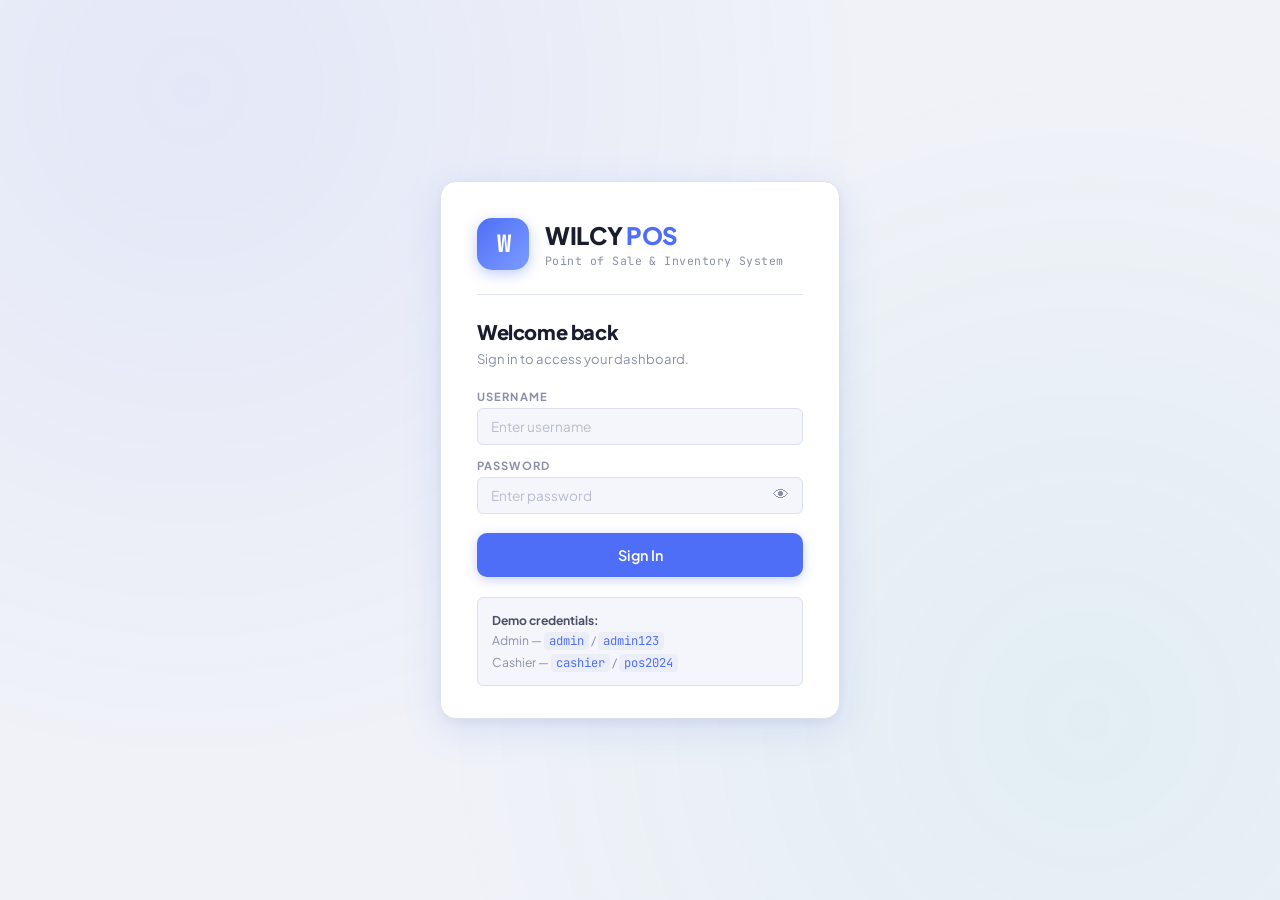
==== login.html @ 453c5138 "Add files via upload" ====
<!DOCTYPE html>
<html lang="en">
<head>
  <meta charset="UTF-8">
  <meta name="viewport" content="width=device-width, initial-scale=1.0">
  <title>WILCY POS — Sign In</title>

  <!-- PWA -->
  <link rel="manifest" href="manifest.json">
  <meta name="theme-color" content="#4f6ef7">
  <meta name="mobile-web-app-capable" content="yes">
  <meta name="apple-mobile-web-app-capable" content="yes">
  <meta name="apple-mobile-web-app-status-bar-style" content="black-translucent">
  <meta name="apple-mobile-web-app-title" content="WILCY POS">
  <link rel="apple-touch-icon" href="icons/icon-192.png">
  <link rel="icon" type="image/png" sizes="192x192" href="icons/icon-192.png">

  <link rel="stylesheet" href="style.css">
</head>
<body class="login-page">

<div class="login-wrap">
  <div class="login-card">

    <div class="login-brand">
      <div class="logo-mark lg">W</div>
      <div>
        <div class="logo-name lg">WILCY <span>POS</span></div>
        <div class="login-tagline">Point of Sale &amp; Inventory System</div>
      </div>
    </div>

    <div class="login-divider"></div>

    <p class="login-title">Welcome back</p>
    <p class="login-sub">Sign in to access your dashboard.</p>

    <div id="loginError" class="login-error" style="display:none"></div>

    <div class="form-group">
      <label>Username</label>
      <input type="text" id="loginUser" placeholder="Enter username" autocomplete="username" />
    </div>
    <div class="form-group">
      <label>Password</label>
      <div class="pw-wrap">
        <input type="password" id="loginPass" placeholder="Enter password" autocomplete="current-password" />
        <button class="pw-toggle" type="button" onclick="togglePw()" id="pwToggle">👁</button>
      </div>
    </div>

    <button class="btn btn-primary login-btn" onclick="doLogin()">Sign In</button>

    <div class="login-hint">
      <strong>Demo credentials:</strong><br>
      Admin — <code>admin</code> / <code>admin123</code><br>
      Cashier — <code>cashier</code> / <code>pos2024</code>
    </div>

  </div>
</div>

<div class="toasts" id="toastContainer"></div>
<script src="auth.js"></script>
<script>
if ('serviceWorker' in navigator) {
  window.addEventListener('load', () => {
    navigator.serviceWorker.register('./sw.js').catch(() => {});
  });
}
</script>
</body>
</html>
---- style.css ----
@import url('https://fonts.googleapis.com/css2?family=Plus+Jakarta+Sans:wght@400;500;600;700;800&family=JetBrains+Mono:wght@400;500;600&display=swap');

:root {
  --bg:        #f0f2f8;
  --surface:   #ffffff;
  --surface2:  #f5f6fb;
  --surface3:  #eceef7;
  --border:    #dde0ef;
  --border2:   #c8ccde;

  --accent:    #4f6ef7;
  --accent-lt: #eef1ff;
  --accent-dk: #3a55d4;

  --teal:      #0fb8a0;
  --teal-lt:   #e6faf8;
  --pink:      #f75f8f;
  --pink-lt:   #fff0f5;
  --amber:     #f59e0b;
  --amber-lt:  #fffbeb;
  --green:     #10b981;
  --green-lt:  #ecfdf5;
  --red:       #ef4444;
  --red-lt:    #fef2f2;

  --text:      #1a1d2e;
  --text2:     #4b5068;
  --text3:     #8b90a8;
  --text4:     #b8bcce;

  --shadow-sm: 0 1px 3px rgba(79,110,247,0.06), 0 1px 2px rgba(0,0,0,0.04);
  --shadow:    0 4px 16px rgba(79,110,247,0.08), 0 2px 6px rgba(0,0,0,0.04);
  --shadow-lg: 0 10px 40px rgba(79,110,247,0.14), 0 4px 12px rgba(0,0,0,0.06);

  --radius:    16px;
  --radius-sm: 10px;
  --radius-xs: 6px;
}

*, *::before, *::after { box-sizing: border-box; margin: 0; padding: 0; }
html { scroll-behavior: smooth; }

body {
  font-family: 'Plus Jakarta Sans', sans-serif;
  background: var(--bg);
  color: var(--text);
  min-height: 100vh;
  overflow-x: hidden;
}

body::before {
  content: '';
  position: fixed; inset: 0;
  background-image:
    radial-gradient(circle at 15% 10%, rgba(79,110,247,0.07) 0%, transparent 50%),
    radial-gradient(circle at 85% 80%, rgba(15,184,160,0.06) 0%, transparent 50%);
  pointer-events: none; z-index: 0;
}

/* ── HEADER ─────────────────────────────────────────────────────── */
header {
  position: sticky; top: 0; z-index: 100;
  background: rgba(255,255,255,0.88);
  backdrop-filter: blur(20px);
  border-bottom: 1px solid var(--border);
  box-shadow: var(--shadow-sm);
  display: flex; align-items: center; justify-content: space-between;
  padding: 0 36px;
  height: 64px;
  gap: 20px;
}

.logo { display: flex; align-items: center; gap: 12px; flex-shrink: 0; }

.logo-mark {
  width: 38px; height: 38px;
  background: linear-gradient(135deg, var(--accent), #7c9cff);
  border-radius: 11px;
  display: flex; align-items: center; justify-content: center;
  box-shadow: 0 4px 14px rgba(79,110,247,0.35);
  font-size: 18px; color: #fff; font-weight: 800;
  font-family: 'JetBrains Mono', monospace;
  letter-spacing: -1px;
}

.logo-name { font-size: 1.25rem; font-weight: 800; letter-spacing: -0.02em; color: var(--text); }
.logo-name span { color: var(--accent); }

.logo-tag {
  font-size: 0.65rem; font-weight: 600; letter-spacing: 0.14em;
  text-transform: uppercase; color: var(--text3);
  background: var(--surface3); border: 1px solid var(--border);
  padding: 3px 9px; border-radius: 20px; margin-left: 4px;
}

/* ── MAIN NAV ───────────────────────────────────────────────────── */
.main-nav {
  display: flex; align-items: center; gap: 4px;
  flex: 1; justify-content: center;
}

.nav-link {
  font-size: 0.84rem; font-weight: 600;
  color: var(--text3); text-decoration: none;
  padding: 7px 16px; border-radius: var(--radius-sm);
  transition: color 0.2s, background 0.2s;
  letter-spacing: 0.01em;
}
.nav-link:hover { color: var(--text2); background: var(--surface3); }
.nav-link.active {
  color: var(--accent);
  background: var(--accent-lt);
}

.header-right { display: flex; align-items: center; gap: 12px; flex-shrink: 0; }

.date-chip {
  font-family: 'JetBrains Mono', monospace;
  font-size: 0.72rem; color: var(--text3);
  background: var(--surface2); border: 1px solid var(--border);
  padding: 6px 14px; border-radius: 20px;
}

/* ── MOBILE BOTTOM NAV ───────────────────────────────────────────── */
.bottom-nav {
  display: none;
  position: fixed; bottom: 0; left: 0; right: 0; z-index: 200;
  background: rgba(255,255,255,0.96);
  backdrop-filter: blur(16px);
  border-top: 1px solid var(--border);
  box-shadow: 0 -4px 20px rgba(79,110,247,0.08);
  height: 60px;
  padding: 0;
}

.bottom-nav a {
  display: flex; flex-direction: column; align-items: center; justify-content: center;
  gap: 3px; flex: 1; height: 100%;
  color: var(--text3); text-decoration: none;
  font-size: 0.62rem; font-weight: 600; letter-spacing: 0.04em;
  text-transform: uppercase; transition: color 0.2s;
}
.bottom-nav a.active { color: var(--accent); }
.bottom-nav a:hover  { color: var(--text2); }
.nav-icon { font-size: 1.2rem; }

/* ── MAIN LAYOUT ────────────────────────────────────────────────── */
main {
  position: relative; z-index: 1;
  max-width: 1380px; margin: 0 auto;
  padding: 32px 36px 60px;
}

/* ── SECTION HEADER ─────────────────────────────────────────────── */
.section-header {
  display: flex; align-items: center; justify-content: space-between;
  margin-bottom: 18px; flex-wrap: wrap; gap: 10px;
}
.section-title {
  font-size: 0.9rem; font-weight: 700;
  letter-spacing: 0.04em; color: var(--text2);
  text-transform: uppercase;
  display: flex; align-items: center; gap: 8px;
}
.section-title::before {
  content: ''; display: block;
  width: 4px; height: 16px; border-radius: 3px;
  background: linear-gradient(var(--accent), var(--teal));
}

/* ── DASHBOARD CARDS ────────────────────────────────────────────── */
.dashboard {
  display: grid;
  grid-template-columns: repeat(4, 1fr);
  gap: 18px; margin-bottom: 32px;
}

.stat-card {
  background: var(--surface); border: 1px solid var(--border);
  border-radius: var(--radius); padding: 24px 24px 20px;
  box-shadow: var(--shadow-sm); position: relative; overflow: hidden;
  transition: box-shadow 0.25s, transform 0.25s, border-color 0.25s;
}
.stat-card:hover { box-shadow: var(--shadow); transform: translateY(-2px); border-color: var(--border2); }

.stat-card-top { display: flex; align-items: flex-start; justify-content: space-between; margin-bottom: 16px; }

.stat-icon { width: 44px; height: 44px; border-radius: 12px; display: flex; align-items: center; justify-content: center; font-size: 1.2rem; flex-shrink: 0; }
.icon-blue  { background: var(--accent-lt); }
.icon-pink  { background: var(--pink-lt); }
.icon-teal  { background: var(--teal-lt); }
.icon-green { background: var(--green-lt); }

.stat-label { font-size: 0.72rem; font-weight: 600; letter-spacing: 0.1em; text-transform: uppercase; color: var(--text3); margin-bottom: 6px; }
.stat-value { font-size: 1.9rem; font-weight: 800; letter-spacing: -0.03em; line-height: 1; }
.val-blue  { color: var(--accent); }
.val-pink  { color: var(--pink); }
.val-teal  { color: var(--teal); }
.val-green { color: var(--green); }

.stat-sub { font-size: 0.76rem; color: var(--text3); margin-top: 6px; font-family: 'JetBrains Mono', monospace; }

.stat-card::after { content: ''; position: absolute; bottom: 0; left: 0; right: 0; height: 3px; }
.stat-card:nth-child(1)::after { background: linear-gradient(90deg, var(--accent), #7c9cff); }
.stat-card:nth-child(2)::after { background: linear-gradient(90deg, var(--pink), #ff9ec0); }
.stat-card:nth-child(3)::after { background: linear-gradient(90deg, var(--teal), #5de8d4); }
.stat-card:nth-child(4)::after { background: linear-gradient(90deg, var(--green), #6ee7b7); }

/* ── LOW STOCK STRIP ─────────────────────────────────────────────── */
.low-stock-strip {
  background: var(--amber-lt); border: 1px solid #fcd97a;
  border-radius: var(--radius-sm); padding: 10px 18px;
  font-size: 0.82rem; color: #92400e;
  display: flex; align-items: center; gap: 10px;
  flex-wrap: wrap;
}
.low-stock-strip em { font-style: normal; font-weight: 700; }
.alert-ico { font-size: 1rem; flex-shrink: 0; }

/* ── BUTTONS ─────────────────────────────────────────────────────── */
.btn {
  display: inline-flex; align-items: center; gap: 7px;
  padding: 10px 20px; border-radius: var(--radius-sm);
  font-family: 'Plus Jakarta Sans', sans-serif;
  font-size: 0.84rem; font-weight: 600;
  cursor: pointer; border: none;
  transition: all 0.2s; white-space: nowrap;
}
.btn-primary { background: var(--accent); color: #fff; box-shadow: 0 3px 12px rgba(79,110,247,0.3); }
.btn-primary:hover { background: var(--accent-dk); box-shadow: 0 6px 20px rgba(79,110,247,0.4); transform: translateY(-1px); }
.btn-ghost { background: var(--surface2); color: var(--text2); border: 1px solid var(--border); }
.btn-ghost:hover { background: var(--surface3); border-color: var(--border2); }
.btn-sm { padding: 7px 13px; font-size: 0.78rem; border-radius: var(--radius-xs); }
.btn-sell    { background: var(--teal-lt);   color: var(--teal);   border: 1px solid #b2ede7; }
.btn-sell:hover    { background: #d0f5f1; }
.btn-restock { background: #f0fdf4;          color: #166534;       border: 1px solid #bbf7d0; }
.btn-restock:hover { background: #dcfce7; }
.btn-edit    { background: var(--accent-lt); color: var(--accent); border: 1px solid #c8d4fd; }
.btn-edit:hover    { background: #dce4ff; }
.btn-del     { background: var(--red-lt);    color: var(--red);    border: 1px solid #fecaca; }
.btn-del:hover     { background: #fee2e2; }
.btn-danger  { background: var(--red); color: #fff; box-shadow: 0 3px 10px rgba(239,68,68,0.25); }
.btn-danger:hover  { background: #dc2626; }

/* ── TABLE ───────────────────────────────────────────────────────── */
.table-card {
  background: var(--surface); border: 1px solid var(--border);
  border-radius: var(--radius); box-shadow: var(--shadow-sm);
  overflow: hidden; margin-bottom: 0;
}

#table-card{
  height: 150px;
}
.table-toolbar {
  display: flex; align-items: center; gap: 12px;
  padding: 14px 18px; border-bottom: 1px solid var(--border);
  background: var(--surface2); flex-wrap: wrap;
}

.search-wrap { flex: 1; position: relative; display: flex; align-items: center; min-width: 160px; }
.search-ico  { position: absolute; left: 12px; color: var(--text4); font-size: 0.95rem; pointer-events: none; }
.search-wrap input {
  width: 100%; background: var(--surface); border: 1px solid var(--border);
  border-radius: var(--radius-xs); padding: 8px 12px 8px 34px;
  color: var(--text); font-family: 'Plus Jakarta Sans', sans-serif;
  font-size: 0.84rem; outline: none;
  transition: border-color 0.2s, box-shadow 0.2s;
}
.search-wrap input::placeholder { color: var(--text4); }
.search-wrap input:focus { border-color: var(--accent); box-shadow: 0 0 0 3px rgba(79,110,247,0.1); }

.filter-select, .filter-date {
  background: var(--surface); border: 1px solid var(--border);
  border-radius: var(--radius-xs); padding: 8px 12px;
  color: var(--text); font-family: 'Plus Jakarta Sans', sans-serif;
  font-size: 0.82rem; outline: none; cursor: pointer;
  transition: border-color 0.2s;
}
.filter-select:focus, .filter-date:focus { border-color: var(--accent); }

.tbl-wrap { overflow-x: auto; -webkit-overflow-scrolling: touch; }

table { width: 100%; border-collapse: collapse; min-width: 520px; }

thead th {
  font-family: 'JetBrains Mono', monospace;
  font-size: 0.68rem; font-weight: 600;
  letter-spacing: 0.12em; text-transform: uppercase;
  color: var(--text3); padding: 12px 18px;
  text-align: left; background: var(--surface2);
  border-bottom: 1px solid var(--border);
  white-space: nowrap;
}
thead th:first-child { padding-left: 20px; }
thead th.sortable { cursor: pointer; user-select: none; }
thead th.sortable:hover { color: var(--accent); }
.sort-ico { color: var(--accent); }

tbody tr { border-bottom: 1px solid var(--border); transition: background 0.15s; }
tbody tr:last-child { border-bottom: none; }
tbody tr:hover { background: var(--accent-lt); }

tbody td { padding: 13px 18px; font-size: 0.86rem; vertical-align: middle; }
tbody td:first-child { padding-left: 20px; }

.td-sku { font-family: 'JetBrains Mono', monospace; font-size: 0.72rem; color: var(--text3); margin-bottom: 2px; }
.td-name { font-weight: 700; color: var(--text); font-size: 0.9rem; }
.td-mono { font-family: 'JetBrains Mono', monospace; font-size: 0.82rem; color: var(--text2); }
.td-actions { display: flex; gap: 5px; flex-wrap: wrap; }

.qty-ok  { color: var(--green); font-weight: 700; font-family: 'JetBrains Mono', monospace; }
.qty-low { color: var(--amber); font-weight: 700; font-family: 'JetBrains Mono', monospace; }
.qty-out { color: var(--red);   font-weight: 700; font-family: 'JetBrains Mono', monospace; }

.badge {
  display: inline-flex; align-items: center; gap: 4px;
  font-size: 0.64rem; font-weight: 700;
  letter-spacing: 0.08em; text-transform: uppercase;
  padding: 2px 8px; border-radius: 20px; margin-left: 6px;
}
.badge-low  { background: var(--amber-lt); color: var(--amber); border: 1px solid #fcd97a; }
.badge-out  { background: var(--red-lt);   color: var(--red);   border: 1px solid #fca5a5; }
.badge-best { background: var(--pink-lt);  color: var(--pink);  border: 1px solid #fda4bf; }

.margin-pos { color: var(--green); font-family: 'JetBrains Mono', monospace; font-size: 0.82rem; }
.margin-neg { color: var(--red);   font-family: 'JetBrains Mono', monospace; font-size: 0.82rem; }

.empty-state { text-align: center; padding: 56px 20px; color: var(--text4); }
.empty-icon  { font-size: 2.2rem; margin-bottom: 10px; opacity: 0.5; }
.empty-state p { font-size: 0.85rem; color: var(--text3); }

/* Table footer */
.table-footer {
  border-top: 1px solid var(--border);
  background: var(--surface2);
}
.history-footer-row {
  display: flex; justify-content: space-between; align-items: center;
  padding: 12px 20px; font-size: 0.82rem; color: var(--text3);
  font-family: 'JetBrains Mono', monospace; flex-wrap: wrap; gap: 6px;
}
.history-footer-row strong { color: var(--text); }

/* ── PAYMENT CHIPS ───────────────────────────────────────────────── */
.pay-chip {
  display: inline-block; font-size: 0.66rem; font-weight: 700;
  letter-spacing: 0.06em; text-transform: uppercase;
  padding: 2px 9px; border-radius: 20px;
}
.pay-cash   { background: #f0fdf4; color: #166534; border: 1px solid #bbf7d0; }
.pay-gcash  { background: #eff6ff; color: #1d4ed8; border: 1px solid #bfdbfe; }
.pay-maya   { background: #f5f3ff; color: #6d28d9; border: 1px solid #ddd6fe; }
.pay-card   { background: var(--pink-lt); color: #9d174d; border: 1px solid #fda4bf; }
.pay-other  { background: var(--surface3); color: var(--text3); border: 1px solid var(--border); }

/* ── TWO-COL LAYOUT ──────────────────────────────────────────────── */
.two-col { display: grid; grid-template-columns: 1fr 360px; gap: 22px; margin-top: 28px; }

/* ── DASHBOARD SPLIT LAYOUT ──────────────────────────────────────── */
.dash-split {
  display: grid;
  grid-template-columns: 1fr 420px;
  gap: 24px;
  align-items: start;
}

/* ── SALES LOG ───────────────────────────────────────────────────── */
.sales-card {
  background: var(--surface); border: 1px solid var(--border);
  border-radius: var(--radius); box-shadow: var(--shadow-sm);
  overflow: hidden; display: flex; flex-direction: column;
  max-height: 430px;
}
.sales-card-header {
  display: flex; align-items: center; justify-content: space-between;
  padding: 14px 18px; background: var(--surface2);
  border-bottom: 1px solid var(--border); flex-shrink: 0;
}
.sales-label { font-family: 'JetBrains Mono', monospace; font-size: 0.68rem; font-weight: 600; letter-spacing: 0.12em; text-transform: uppercase; color: var(--text3); }
.sales-count { font-family: 'JetBrains Mono', monospace; font-size: 0.72rem; color: var(--text4); }

.sales-scroll { overflow-y: auto; flex: 1; }
.sales-scroll::-webkit-scrollbar { width: 4px; }
.sales-scroll::-webkit-scrollbar-track { background: transparent; }
.sales-scroll::-webkit-scrollbar-thumb { background: var(--border); border-radius: 4px; }

.sale-row {
  display: flex; align-items: center; gap: 12px;
  padding: 12px 18px; border-bottom: 1px solid var(--border);
  transition: background 0.15s;
  animation: fadeSlide 0.3s ease;
}
.sale-row:last-child { border-bottom: none; }
.sale-row:hover { background: var(--surface2); }

@keyframes fadeSlide {
  from { opacity: 0; transform: translateY(-6px); }
  to   { opacity: 1; transform: translateY(0); }
}

.sale-dot { width: 8px; height: 8px; border-radius: 50%; background: var(--green); flex-shrink: 0; box-shadow: 0 0 6px rgba(16,185,129,0.4); }
.sale-info { flex: 1; min-width: 0; }
.sale-name { font-weight: 600; font-size: 0.86rem; white-space: nowrap; overflow: hidden; text-overflow: ellipsis; }
.sale-meta { font-family: 'JetBrains Mono', monospace; font-size: 0.7rem; color: var(--text3); margin-top: 2px; }
.sale-rev-col { text-align: right; flex-shrink: 0; }
.sale-rev-amt { font-weight: 700; font-size: 0.9rem; color: var(--green); font-family: 'JetBrains Mono', monospace; }
.sale-rev-lbl { font-size: 0.65rem; color: var(--text4); margin-top: 1px; }

/* ── SELL PANEL ──────────────────────────────────────────────────── */
.sell-panel {
  background: var(--surface); border: 1px solid var(--border);
  border-radius: var(--radius); box-shadow: var(--shadow-sm);
  padding: 22px; height: fit-content;
}
.panel-title { font-size: 0.9rem; font-weight: 700; margin-bottom: 18px; display: flex; align-items: center; gap: 8px; color: var(--text); }
.live-dot { width: 8px; height: 8px; border-radius: 50%; background: var(--green); box-shadow: 0 0 8px rgba(16,185,129,0.5); animation: livepulse 2s infinite; flex-shrink: 0; }
@keyframes livepulse {
  0%, 100% { opacity: 1; transform: scale(1); }
  50%       { opacity: 0.5; transform: scale(0.85); }
}

/* ── BILL / CHANGE ROW ───────────────────────────────────────────── */
.bill-change-row {
  display: grid; grid-template-columns: 1fr 1fr; gap: 10px;
  margin-bottom: 13px;
}
.change-display {
  background: var(--green-lt); border: 1px solid #a7f3d0;
  border-radius: var(--radius-xs); padding: 9px 13px;
  display: flex; flex-direction: column; gap: 3px;
}
.change-display.insufficient {
  background: var(--red-lt); border-color: #fca5a5;
}
.change-label {
  font-size: 0.7rem; font-weight: 700; letter-spacing: 0.1em;
  text-transform: uppercase; color: var(--text3);
}
.change-amount {
  font-family: 'JetBrains Mono', monospace;
  font-size: 1rem; font-weight: 700; color: var(--green);
}
.change-display.insufficient .change-amount { color: var(--red); }

/* ── FORMS ───────────────────────────────────────────────────────── */
.form-group { margin-bottom: 13px; }
.form-group label { display: block; font-size: 0.7rem; font-weight: 700; letter-spacing: 0.1em; text-transform: uppercase; color: var(--text3); margin-bottom: 5px; }
.form-group input, .form-group select {
  width: 100%; background: var(--surface2); border: 1px solid var(--border);
  border-radius: var(--radius-xs); padding: 9px 13px;
  color: var(--text); font-family: 'Plus Jakarta Sans', sans-serif;
  font-size: 0.85rem; outline: none;
  transition: border-color 0.2s, box-shadow 0.2s, background 0.2s;
  -webkit-appearance: none;
}
.form-group input::placeholder { color: var(--text4); }
.form-group input:focus, .form-group select:focus { border-color: var(--accent); background: #fff; box-shadow: 0 0 0 3px rgba(79,110,247,0.1); }
.form-group select option { background: #fff; }

.info-box { background: var(--surface2); border: 1px solid var(--border); border-radius: var(--radius-xs); padding: 12px 14px; margin-bottom: 13px; display: none; }
.info-box.show { display: block; }
.info-box-name { font-weight: 700; font-size: 0.88rem; margin-bottom: 8px; color: var(--text); }
.info-row { display: flex; justify-content: space-between; font-size: 0.76rem; color: var(--text3); font-family: 'JetBrains Mono', monospace; margin-top: 4px; }
.info-val { color: var(--text2); font-weight: 500; }

.preview-box { background: var(--green-lt); border: 1px solid #a7f3d0; border-radius: var(--radius-xs); padding: 12px 14px; }
.preview-box .info-row { color: var(--text3); }
.preview-box .info-val { color: var(--green); font-weight: 700; }

/* ── MODAL ───────────────────────────────────────────────────────── */
.modal-overlay { position: fixed; inset: 0; z-index: 500; background: rgba(26,29,46,0.45); backdrop-filter: blur(6px); display: flex; align-items: center; justify-content: center; opacity: 0; pointer-events: none; transition: opacity 0.25s; }
.modal-overlay.open { opacity: 1; pointer-events: all; }

.modal { background: var(--surface); border: 1px solid var(--border); border-radius: var(--radius); padding: 28px 28px 24px; width: 100%; max-width: 500px; margin: 20px; box-shadow: var(--shadow-lg); transform: scale(0.96) translateY(16px); transition: transform 0.25s; max-height: 90vh; overflow-y: auto; }
.modal-overlay.open .modal { transform: scale(1) translateY(0); }

.modal-header { display: flex; align-items: center; justify-content: space-between; margin-bottom: 22px; }
.modal-title { font-size: 1.05rem; font-weight: 800; letter-spacing: -0.02em; color: var(--text); }
.modal-close { width: 30px; height: 30px; border-radius: var(--radius-xs); background: var(--surface2); border: 1px solid var(--border); color: var(--text3); cursor: pointer; font-size: 1rem; display: flex; align-items: center; justify-content: center; transition: all 0.2s; flex-shrink: 0; }
.modal-close:hover { background: var(--red-lt); color: var(--red); border-color: #fca5a5; }

.modal-grid { display: grid; grid-template-columns: 1fr 1fr; gap: 12px; }
.modal-grid .full { grid-column: 1 / -1; }

.modal-footer { display: flex; gap: 10px; justify-content: flex-end; padding-top: 18px; margin-top: 18px; border-top: 1px solid var(--border); flex-wrap: wrap; }

.confirm-text { font-size: 0.9rem; line-height: 1.65; color: var(--text2); }
.confirm-text strong { color: var(--text); font-weight: 700; }

/* ── TOAST ───────────────────────────────────────────────────────── */
.toasts { position: fixed; bottom: 22px; right: 22px; z-index: 1000; display: flex; flex-direction: column; gap: 8px; pointer-events: none; }
.toast { display: flex; align-items: center; gap: 10px; background: var(--surface); border: 1px solid var(--border); border-radius: var(--radius-sm); padding: 11px 16px; font-size: 0.82rem; font-weight: 500; box-shadow: var(--shadow-lg); animation: toastPop 0.3s cubic-bezier(.34,1.56,.64,1); min-width: 220px; max-width: 300px; pointer-events: all; }
@keyframes toastPop { from { opacity: 0; transform: scale(0.9) translateX(12px); } to { opacity: 1; transform: scale(1) translateX(0); } }
.toast.success { border-left: 3px solid var(--green); }
.toast.error   { border-left: 3px solid var(--red); }
.toast.warn    { border-left: 3px solid var(--amber); }
.t-icon { font-size: 0.95rem; flex-shrink: 0; }

/* ── CHARTS ──────────────────────────────────────────────────────── */
.chart-row { display: flex; align-items: center; gap: 10px; margin-bottom: 10px; }
.chart-label { font-size: 0.78rem; color: var(--text2); min-width: 120px; max-width: 120px; overflow: hidden; text-overflow: ellipsis; white-space: nowrap; font-weight: 500; }
.chart-bar-wrap { flex: 1; background: var(--surface2); border-radius: 4px; height: 10px; overflow: hidden; }
.chart-bar { height: 100%; border-radius: 4px; transition: width 0.5s ease; }
.chart-val { font-family: 'JetBrains Mono', monospace; font-size: 0.75rem; color: var(--text2); min-width: 72px; text-align: right; }

.bar-chart { display: flex; align-items: flex-end; gap: 6px; height: 180px; padding-top: 24px; position: relative; }
.bar-col { flex: 1; display: flex; flex-direction: column; align-items: center; gap: 4px; height: 100%; justify-content: flex-end; }
.bar-tip { font-family: 'JetBrains Mono', monospace; font-size: 0.6rem; color: var(--text3); white-space: nowrap; writing-mode: vertical-rl; transform: rotate(180deg); height: 50px; overflow: hidden; }
.bar-body { width: 100%; background: linear-gradient(to top, var(--accent), #7c9cff); border-radius: 4px 4px 0 0; min-height: 4px; transition: height 0.5s ease; }
.bar-lbl { font-size: 0.62rem; color: var(--text4); white-space: nowrap; overflow: hidden; text-overflow: ellipsis; max-width: 100%; text-align: center; }

/* ── MISC ────────────────────────────────────────────────────────── */
.clear-btn { font-size: 0.73rem; color: var(--text3); background: none; border: none; cursor: pointer; font-family: 'Plus Jakarta Sans', sans-serif; font-weight: 600; letter-spacing: 0.04em; transition: color 0.2s; }
.clear-btn:hover { color: var(--red); }

/* ── HISTORY TOOLBAR ─────────────────────────────────────────────── */
.history-toolbar {
  display: flex; flex-direction: column; gap: 10px;
  padding: 14px 18px; border-bottom: 1px solid var(--border);
  background: var(--surface2);
}

.history-search { width: 100%; }

.history-filters {
  display: flex; align-items: center; gap: 10px; flex-wrap: wrap;
}

.date-range-group {
  display: flex; align-items: center; gap: 8px;
}
.date-sep { font-size: 0.8rem; color: var(--text3); flex-shrink: 0; }
.date-range-group .filter-date { min-width: 0; flex: 1; }

/* ── PAGINATION ──────────────────────────────────────────────────── */
.pagination-wrap {
  display: flex; align-items: center; justify-content: space-between;
  padding: 10px 16px 10px; flex-wrap: wrap; gap: 8px;
}
.pg-info { font-size: 0.78rem; color: var(--text3); }
.pg-controls { display: flex; align-items: center; gap: 4px; }
.pg-btn {
  min-width: 30px; height: 30px; padding: 0 6px;
  border-radius: 6px; border: 1px solid var(--border);
  background: var(--surface2); color: var(--text2);
  font-size: 0.8rem; cursor: pointer;
  transition: background 0.15s, color 0.15s, border-color 0.15s; line-height: 1;
}
.pg-btn:hover:not(:disabled) { background: var(--accent-lt); color: var(--accent); border-color: var(--accent); }
.pg-btn.pg-active { background: var(--accent); color: #fff; border-color: var(--accent); font-weight: 700; }
.pg-btn:disabled { opacity: 0.35; cursor: default; }
.pg-arrow { font-size: 1rem; font-weight: 700; }
.pg-ellipsis { font-size: 0.8rem; color: var(--text4); padding: 0 2px; user-select: none; }

/* ── CART STYLES ─────────────────────────────────────────────────── */
.cart-section {
  border: 1px solid var(--border); border-radius: var(--radius-sm);
  overflow: hidden; margin: 12px 0 0;
}
.cart-header {
  display: flex; align-items: center; justify-content: space-between;
  padding: 8px 12px; background: var(--surface2); border-bottom: 1px solid var(--border);
}
.cart-lbl {
  font-family: 'JetBrains Mono', monospace;
  font-size: 0.68rem; font-weight: 600;
  letter-spacing: 0.1em; text-transform: uppercase; color: var(--text3);
}
.cart-count {
  display: inline-flex; align-items: center; justify-content: center;
  background: var(--accent); color: #fff;
  font-size: 0.65rem; font-weight: 700;
  width: 18px; height: 18px; border-radius: 50%; margin-left: 5px;
}
.cart-items { max-height: 200px; overflow-y: auto; }
.cart-items::-webkit-scrollbar { width: 4px; }
.cart-items::-webkit-scrollbar-thumb { background: var(--border); border-radius: 4px; }
.cart-empty { text-align: center; padding: 18px; font-size: 0.8rem; color: var(--text4); }
.cart-row {
  display: flex; align-items: center; gap: 8px;
  padding: 8px 12px; border-bottom: 1px solid var(--border);
  font-size: 0.82rem; animation: fadeSlide 0.2s ease;
}
.cart-row:last-child { border-bottom: none; }
.cart-row:hover { background: var(--surface2); }
.cart-item-info { flex: 1; min-width: 0; }
.cart-item-name { font-weight: 600; color: var(--text); white-space: nowrap; overflow: hidden; text-overflow: ellipsis; font-size: 0.82rem; }
.cart-item-price { font-family: 'JetBrains Mono', monospace; font-size: 0.68rem; color: var(--text3); }
.cart-qty-input {
  width: 54px; text-align: center; padding: 4px 6px; font-size: 0.82rem;
  border: 1px solid var(--border); border-radius: var(--radius-xs);
  background: var(--surface); color: var(--text); outline: none;
}
.cart-qty-input:focus { border-color: var(--accent); }
.cart-item-total {
  font-family: 'JetBrains Mono', monospace;
  font-size: 0.8rem; font-weight: 600; color: var(--text2);
  min-width: 68px; text-align: right;
}
.cart-remove {
  background: none; border: none; cursor: pointer;
  color: var(--text4); font-size: 0.75rem; padding: 3px 5px;
  border-radius: 4px; transition: color 0.15s, background 0.15s; flex-shrink: 0;
}
.cart-remove:hover { color: var(--red); background: var(--red-lt); }
.cart-totals {
  background: var(--surface2); border: 1px solid var(--border);
  border-radius: var(--radius-xs); padding: 10px 12px; margin-top: 8px;
}

/* ── ITEM SEARCH (dashboard) ─────────────────────────────────────── */
.item-search-wrap { position: relative; }
.item-results {
  display: none; position: absolute;
  top: calc(100% + 6px); left: 0; right: 0;
  background: var(--surface); border: 1px solid var(--border);
  border-radius: var(--radius-sm); box-shadow: var(--shadow-lg);
  z-index: 200; max-height: 320px; overflow-y: auto;
}
.item-results.open { display: block; }
.item-result-row {
  display: flex; align-items: center; justify-content: space-between;
  padding: 10px 14px; gap: 12px; cursor: pointer;
  border-bottom: 1px solid var(--border); transition: background 0.15s;
}
.item-result-row:last-child { border-bottom: none; }
.item-result-row:hover { background: var(--accent-lt); }
.item-result-row.disabled { opacity: 0.45; cursor: not-allowed; pointer-events: none; }
.ir-left { display: flex; flex-direction: column; gap: 2px; min-width: 0; flex: 1; }
.ir-name { font-size: 0.88rem; font-weight: 600; color: var(--text); white-space: nowrap; overflow: hidden; text-overflow: ellipsis; }
.ir-sku  { font-size: 0.72rem; color: var(--text3); font-family: 'JetBrains Mono', monospace; }
.ir-right { display: flex; align-items: center; gap: 8px; flex-shrink: 0; }
.ir-price { font-size: 0.82rem; font-weight: 600; color: var(--accent); }
.ir-stock { font-size: 0.75rem; color: var(--text3); }
.ir-stock.low { color: var(--amber); font-weight: 600; }
.ir-stock.out { color: var(--red); font-weight: 600; }
.ir-add {
  background: var(--accent); color: #fff; border: none; border-radius: 7px;
  padding: 5px 12px; font-size: 0.78rem; font-weight: 600;
  cursor: pointer; white-space: nowrap; transition: background 0.15s;
}
.ir-add:hover { background: var(--accent-dk); }
.ir-empty { padding: 20px; text-align: center; color: var(--text3); font-size: 0.85rem; }
.item-search-field {
  width: 100%; padding: 10px 14px 10px 38px;
  border: 1px solid var(--border); border-radius: var(--radius-sm);
  font-size: 0.9rem; background: var(--surface2); color: var(--text); outline: none;
  transition: border-color 0.2s, box-shadow 0.2s;
  font-family: 'Plus Jakarta Sans', sans-serif;
}
.item-search-field:focus {
  border-color: var(--accent); box-shadow: 0 0 0 3px rgba(79,110,247,0.12);
  background: var(--surface);
}

/* ── RECEIPT ─────────────────────────────────────────────────────── */
.receipt {
  font-family: 'JetBrains Mono', monospace;
  font-size: 0.82rem; color: var(--text2); padding: 4px 0;
}
.receipt-store {
  font-size: 1.1rem; font-weight: 800; text-align: center;
  color: var(--text); letter-spacing: 0.1em; margin-bottom: 4px;
}
.receipt-meta { text-align: center; font-size: 0.72rem; color: var(--text3); margin-bottom: 2px; }
.receipt-line { border-top: 1px dashed var(--border2); margin: 10px 0; }
.receipt-table { width: 100%; border-collapse: collapse; font-size: 0.78rem; }
.receipt-table th {
  font-size: 0.65rem; font-weight: 700; letter-spacing: 0.08em;
  text-transform: uppercase; color: var(--text3);
  padding: 4px 0; text-align: left; border-bottom: 1px solid var(--border);
}
.receipt-table td { padding: 5px 0; vertical-align: top; }
.receipt-table td:not(:first-child) { text-align: right; }
.receipt-total-row {
  display: flex; justify-content: space-between;
  font-size: 0.9rem; font-weight: 600; color: var(--text); margin-top: 6px;
}
.receipt-thanks { text-align: center; font-size: 0.72rem; color: var(--text3); margin-top: 6px; }

/* ── SYNC BADGE ──────────────────────────────────────────────────── */
.sync-badge {
  display: flex; align-items: center; gap: 5px;
  font-family: 'JetBrains Mono', monospace;
  font-size: 0.68rem; padding: 5px 11px; border-radius: 20px;
  border: 1px solid transparent; white-space: nowrap;
}
.sync-live    { background: var(--green-lt); color: #065f46; border-color: #a7f3d0; }
.sync-syncing { background: var(--amber-lt); color: #92400e; border-color: #fcd97a; animation: spin 1s linear infinite; }
.sync-offline { background: var(--red-lt);   color: var(--red); border-color: #fca5a5; }
.sync-local   { background: var(--surface3); color: var(--text3); border-color: var(--border); }
@keyframes spin { to { transform: rotate(360deg); } }

/* ── IDLE WARNING ────────────────────────────────────────────────── */
.idle-warning {
  position: fixed; bottom: 80px; right: 22px; z-index: 2000;
  background: var(--surface); border: 1px solid var(--amber);
  border-radius: var(--radius); box-shadow: var(--shadow-lg);
  padding: 16px 20px; max-width: 320px;
  animation: toastPop 0.3s cubic-bezier(.34,1.56,.64,1);
}
.idle-warning-inner { display: flex; align-items: flex-start; gap: 14px; }
.idle-ico { font-size: 1.6rem; flex-shrink: 0; line-height: 1; margin-top: 2px; }
.idle-warning strong { display: block; font-size: 0.88rem; font-weight: 700; color: var(--text); margin-bottom: 3px; }
.idle-warning p { font-size: 0.78rem; color: var(--text3); font-family: 'JetBrains Mono', monospace; line-height: 1.5; margin-bottom: 10px; }

/* ── USER CHIP ───────────────────────────────────────────────────── */
.user-chip { display: flex; align-items: center; gap: 8px; background: var(--surface2); border: 1px solid var(--border); border-radius: 99px; padding: 4px 12px 4px 4px; }
.user-avatar { width: 28px; height: 28px; border-radius: 50%; background: linear-gradient(135deg, var(--accent), var(--teal)); color: #fff; font-size: 0.75rem; font-weight: 700; display: flex; align-items: center; justify-content: center; flex-shrink: 0; }
.user-info { display: flex; flex-direction: column; line-height: 1.2; }
.user-name { font-size: 0.78rem; font-weight: 600; color: var(--text); }
.user-role { font-size: 0.65rem; color: var(--text3); font-family: 'JetBrains Mono', monospace; letter-spacing: 0.06em; }
.logout-btn { background: none; border: none; cursor: pointer; font-size: 1rem; color: var(--text4); padding: 2px 0 2px 6px; transition: color 0.2s; line-height: 1; }
.logout-btn:hover { color: var(--red); }

/* ── LOGIN PAGE ──────────────────────────────────────────────────── */
body.login-page { background: var(--bg); display: flex; align-items: center; justify-content: center; min-height: 100vh; }
.login-wrap { width: 100%; max-width: 440px; padding: 20px; position: relative; z-index: 1; }
.login-card { background: var(--surface); border: 1px solid var(--border); border-radius: var(--radius); padding: 36px 36px 32px; box-shadow: var(--shadow-lg); }
.login-brand { display: flex; align-items: center; gap: 16px; margin-bottom: 24px; }
.logo-mark.lg { width: 52px; height: 52px; border-radius: 15px; font-size: 24px; }
.logo-name.lg { font-size: 1.5rem; }
.login-tagline { font-size: 0.72rem; color: var(--text3); font-family: 'JetBrains Mono', monospace; letter-spacing: 0.04em; margin-top: 3px; }
.login-divider { height: 1px; background: var(--border); margin: 0 0 24px; }
.login-title { font-size: 1.25rem; font-weight: 800; color: var(--text); letter-spacing: -0.02em; margin-bottom: 6px; }
.login-sub { font-size: 0.82rem; color: var(--text3); margin-bottom: 22px; }
.login-error { background: var(--red-lt); border: 1px solid #fca5a5; border-radius: var(--radius-xs); padding: 10px 14px; font-size: 0.82rem; color: var(--red); margin-bottom: 16px; display: flex; align-items: center; gap: 8px; }
.login-error::before { content: '✕'; font-weight: 700; flex-shrink: 0; }
.pw-wrap { position: relative; }
.pw-wrap input { padding-right: 40px; }
.pw-toggle { position: absolute; right: 10px; top: 50%; transform: translateY(-50%); background: none; border: none; cursor: pointer; font-size: 1rem; line-height: 1; color: var(--text3); padding: 4px; }
.login-btn { width: 100%; justify-content: center; margin-top: 6px; padding: 13px; font-size: 0.9rem; }
.login-hint { margin-top: 20px; padding: 12px 14px; background: var(--surface2); border: 1px solid var(--border); border-radius: var(--radius-xs); font-size: 0.76rem; color: var(--text3); line-height: 1.7; }
.login-hint strong { color: var(--text2); }
.login-hint code { font-family: 'JetBrains Mono', monospace; background: var(--surface3); padding: 1px 5px; border-radius: 4px; color: var(--accent); }

/* ══════════════════════════════════════════════════════════════════
   RESPONSIVE BREAKPOINTS
   ══════════════════════════════════════════════════════════════════ */

/* ── 1200px: collapse 4-col stat grid and two-col charts ── */
@media (max-width: 1200px) {
  .dashboard { grid-template-columns: repeat(2, 1fr); }
  .two-col { grid-template-columns: 1fr; }
}

/* ── 960px: collapse dash-split to single column ── */
@media (max-width: 960px) {
  .dash-split { grid-template-columns: 1fr; }
  .sell-panel { max-width: 100%; }
}

/* ── 760px: hide desktop nav, shrink header ── */
@media (max-width: 760px) {
  header { padding: 0 14px; height: 56px; gap: 10px; }
  .logo-tag { display: none; }
  .main-nav { display: none; }
  .bottom-nav { display: flex; }
  main { padding: 16px 14px 80px; } /* 80px bottom clearance for bottom-nav */
  .history-toolbar { flex-direction: row; flex-wrap: wrap; }
  .history-search { flex: 1; min-width: 150px; }
}

/* ── 600px: history toolbar vertical, table adjustments ── */
@media (max-width: 600px) {
  .history-toolbar { flex-direction: column; }
  .history-filters { flex-direction: column; align-items: stretch; }
  .date-range-group { width: 100%; }
  .date-range-group .filter-date { flex: 1; }
  .history-filters .filter-select,
  .history-filters .btn { width: 100%; }
  .history-footer-row { flex-direction: column; gap: 4px; }
}

/* ── 500px: single-col stat cards, single-col modal grid ── */
@media (max-width: 500px) {
  .dashboard { grid-template-columns: 1fr 1fr; }
  .modal-grid { grid-template-columns: 1fr; }
  .modal { margin: 12px; padding: 20px 16px 18px; }
  .date-chip { display: none; }
  .sync-badge span:last-child { display: none; }
  .user-info { display: none; }
  .stat-value { font-size: 1.5rem; }
  .toasts { right: 12px; bottom: 72px; }
  .toast { min-width: 180px; max-width: 260px; }
  /* ir-price and ir-stock hidden on very small screens */
  .ir-price { display: none; }
  .ir-stock { display: none; }
}

@media (max-width: 380px) {
  .dashboard { grid-template-columns: 1fr; }
  header { padding: 0 10px; }
}

/* ══════════════════════════════════════════════════════════════════
   PRINT STYLES — receipt only, clean thermal-style output
   ══════════════════════════════════════════════════════════════════ */
@media print {
  /* Hide everything except the receipt content */
  body > *:not(#printReceiptMount) { display: none !important; }
  #printReceiptMount { display: block !important; }

  body {
    background: #fff !important;
    margin: 0; padding: 0;
  }

  .print-receipt-page {
    width: 280px;
    margin: 0 auto;
    padding: 16px 12px;
    font-family: 'Courier New', Courier, monospace;
    font-size: 11px;
    color: #000;
    background: #fff;
  }

  .prp-store {
    text-align: center;
    font-size: 16px;
    font-weight: 700;
    letter-spacing: 0.15em;
    margin-bottom: 2px;
  }

  .prp-tagline {
    text-align: center;
    font-size: 9px;
    color: #555;
    margin-bottom: 8px;
  }

  .prp-line-dash {
    border: none;
    border-top: 1px dashed #aaa;
    margin: 6px 0;
  }

  .prp-meta-row {
    display: flex;
    justify-content: space-between;
    font-size: 10px;
    color: #444;
    margin-bottom: 2px;
  }

  .prp-section-label {
    font-size: 9px;
    text-transform: uppercase;
    letter-spacing: 0.1em;
    color: #777;
    margin: 6px 0 3px;
  }

  .prp-item-table {
    width: 100%;
    border-collapse: collapse;
    font-size: 10px;
    margin-bottom: 4px;
  }

  .prp-item-table th {
    font-size: 9px;
    text-align: left;
    border-bottom: 1px solid #ccc;
    padding: 2px 0;
    color: #555;
    font-weight: 700;
    text-transform: uppercase;
  }

  .prp-item-table td {
    padding: 3px 0;
    vertical-align: top;
  }

  .prp-item-table td:not(:first-child) {
    text-align: right;
  }

  .prp-total-row {
    display: flex;
    justify-content: space-between;
    font-size: 11px;
    font-weight: 600;
    margin-top: 4px;
  }

  .prp-grand-total {
    font-size: 13px;
    font-weight: 700;
  }

  .prp-change-row {
    display: flex;
    justify-content: space-between;
    font-size: 11px;
    font-weight: 600;
    margin-top: 2px;
    padding: 4px 0;
    border-top: 1px solid #ccc;
  }

  .prp-thanks {
    text-align: center;
    font-size: 10px;
    color: #555;
    margin-top: 10px;
  }

  .prp-powered {
    text-align: center;
    font-size: 8px;
    color: #aaa;
    margin-top: 4px;
    letter-spacing: 0.06em;
  }
}

/* ── KILO ITEMS ──────────────────────────────────────────────────────────── */

.kilo-tag {
  display: inline-block;
  font-size: 0.68rem;
  font-weight: 600;
  padding: 1px 5px;
  border-radius: 4px;
  background: var(--accent-lt);
  color: var(--accent);
  margin-left: 4px;
  vertical-align: middle;
  letter-spacing: 0;
}

/* Kilo qty input — wider to fit decimals like 1.50 */
.cart-qty-input[step="0.5"] {
  width: 68px;
  font-size: 0.9rem;
}
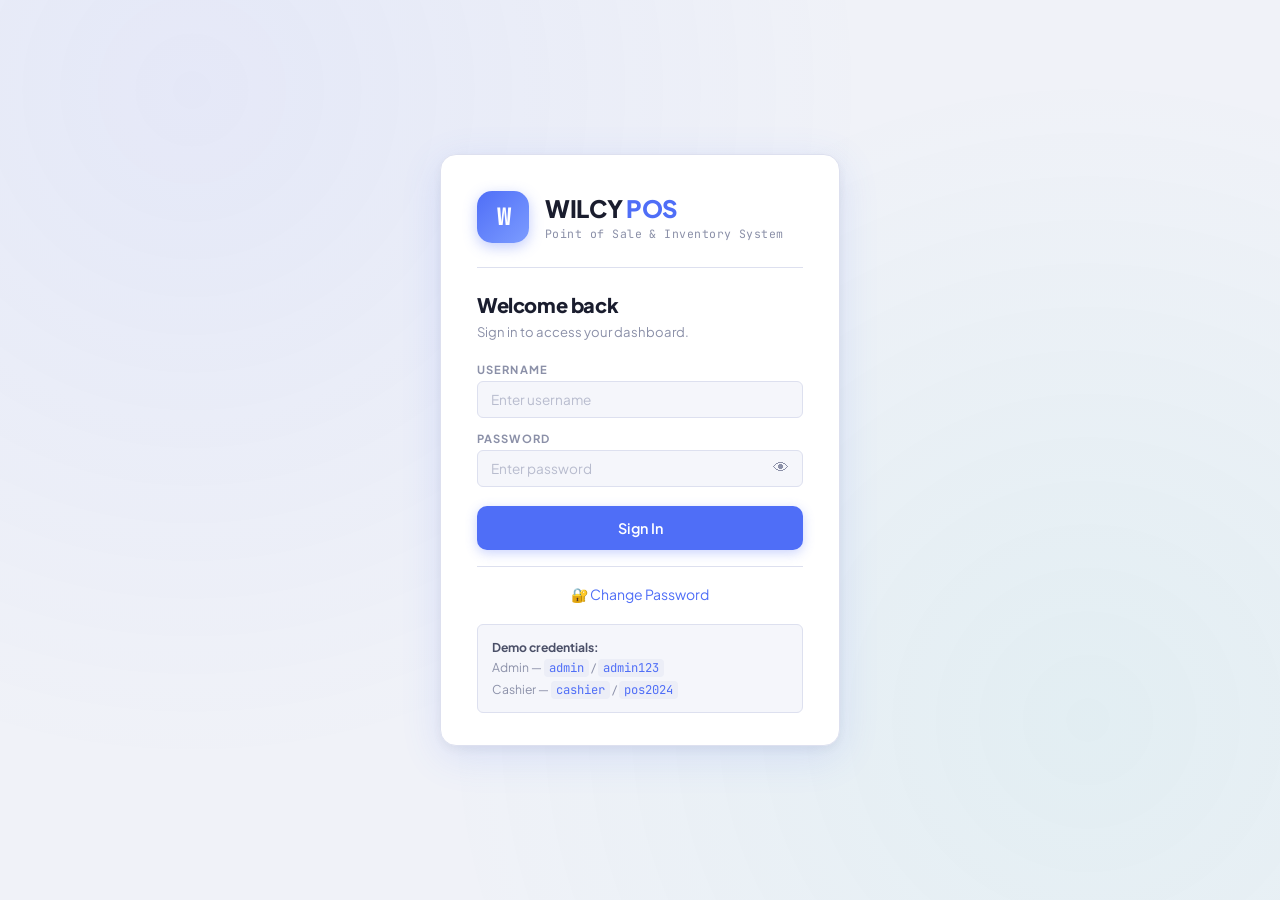
==== commit 2eddcbee: "first commit" ====
--- a/login.html
+++ b/login.html
@@ -16,6 +16,40 @@
   <link rel="icon" type="image/png" sizes="192x192" href="icons/icon-192.png">
 
   <link rel="stylesheet" href="style.css">
+
+  <!--
+    FIX (Modal Bug):
+    The original login.html had a large <style> block that re-declared
+    .modal-overlay, .modal-header, .modal-close, .modal-body, .modal-footer
+    using display:flex / display:block rules.  This CONFLICTED with style.css,
+    which controls modal visibility via opacity + pointer-events on .open.
+    Because the inline CSS was more specific, the backdrop rendered but the
+    inner .modal content was hidden / unstyled.
+
+    Solution: Remove all conflicting inline modal styles and let style.css
+    handle everything uniformly.  The only login-page-specific styles kept
+    here are the ones that DON'T exist in style.css (forgot-password link).
+  -->
+  <style>
+    /* ── Login-page-only extras (not in style.css) ── */
+    .forgot-password {
+      text-align: center;
+      margin-top: 16px;
+      padding-top: 16px;
+      border-top: 1px solid var(--border);
+    }
+    .forgot-password a {
+      font-size: 0.875rem;
+      color: var(--accent);
+      text-decoration: none;
+      cursor: pointer;
+      transition: color 0.2s;
+    }
+    .forgot-password a:hover {
+      color: var(--accent-dk);
+      text-decoration: underline;
+    }
+  </style>
 </head>
 <body class="login-page">
 
@@ -51,6 +85,10 @@
 
     <button class="btn btn-primary login-btn" onclick="doLogin()">Sign In</button>
 
+    <div class="forgot-password">
+      <a onclick="openChangePasswordModal()">🔐 Change Password</a>
+    </div>
+
     <div class="login-hint">
       <strong>Demo credentials:</strong><br>
       Admin — <code>admin</code> / <code>admin123</code><br>
@@ -61,6 +99,8 @@
 </div>
 
 <div class="toasts" id="toastContainer"></div>
+
+<!-- auth.js creates the change-password modal dynamically via openChangePasswordModal() -->
 <script src="auth.js"></script>
 <script>
 if ('serviceWorker' in navigator) {
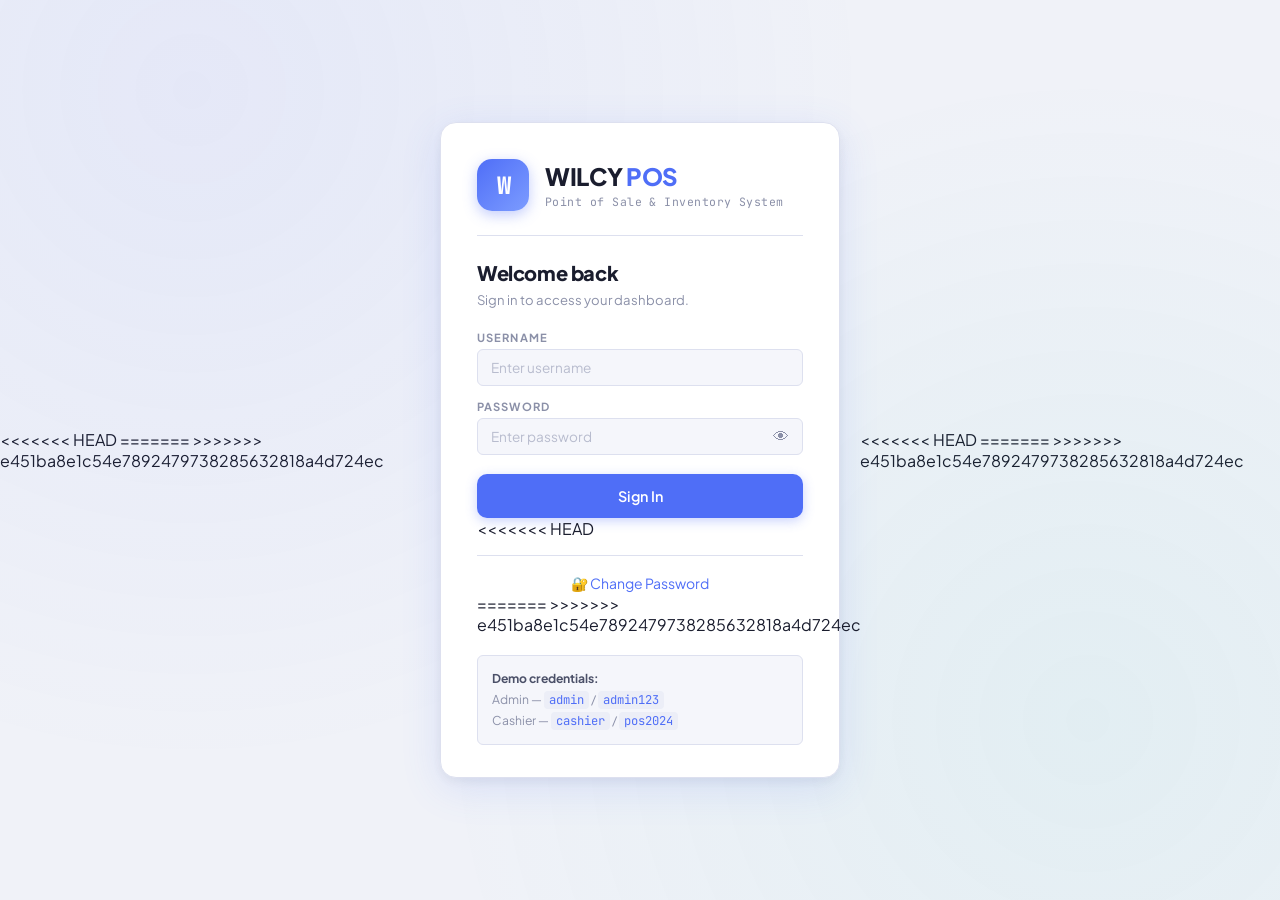
==== commit 9e2865ef: "Upload all project files" ====
--- a/login.html
+++ b/login.html
@@ -16,6 +16,7 @@
   <link rel="icon" type="image/png" sizes="192x192" href="icons/icon-192.png">
 
   <link rel="stylesheet" href="style.css">
+<<<<<<< HEAD
 
   <!--
     FIX (Modal Bug):
@@ -50,6 +51,8 @@
       text-decoration: underline;
     }
   </style>
+=======
+>>>>>>> e451ba8e1c54e7892479738285632818a4d724ec
 </head>
 <body class="login-page">
 
@@ -85,10 +88,13 @@
 
     <button class="btn btn-primary login-btn" onclick="doLogin()">Sign In</button>
 
+<<<<<<< HEAD
     <div class="forgot-password">
       <a onclick="openChangePasswordModal()">🔐 Change Password</a>
     </div>
 
+=======
+>>>>>>> e451ba8e1c54e7892479738285632818a4d724ec
     <div class="login-hint">
       <strong>Demo credentials:</strong><br>
       Admin — <code>admin</code> / <code>admin123</code><br>
@@ -99,8 +105,11 @@
 </div>
 
 <div class="toasts" id="toastContainer"></div>
+<<<<<<< HEAD
 
 <!-- auth.js creates the change-password modal dynamically via openChangePasswordModal() -->
+=======
+>>>>>>> e451ba8e1c54e7892479738285632818a4d724ec
 <script src="auth.js"></script>
 <script>
 if ('serviceWorker' in navigator) {
